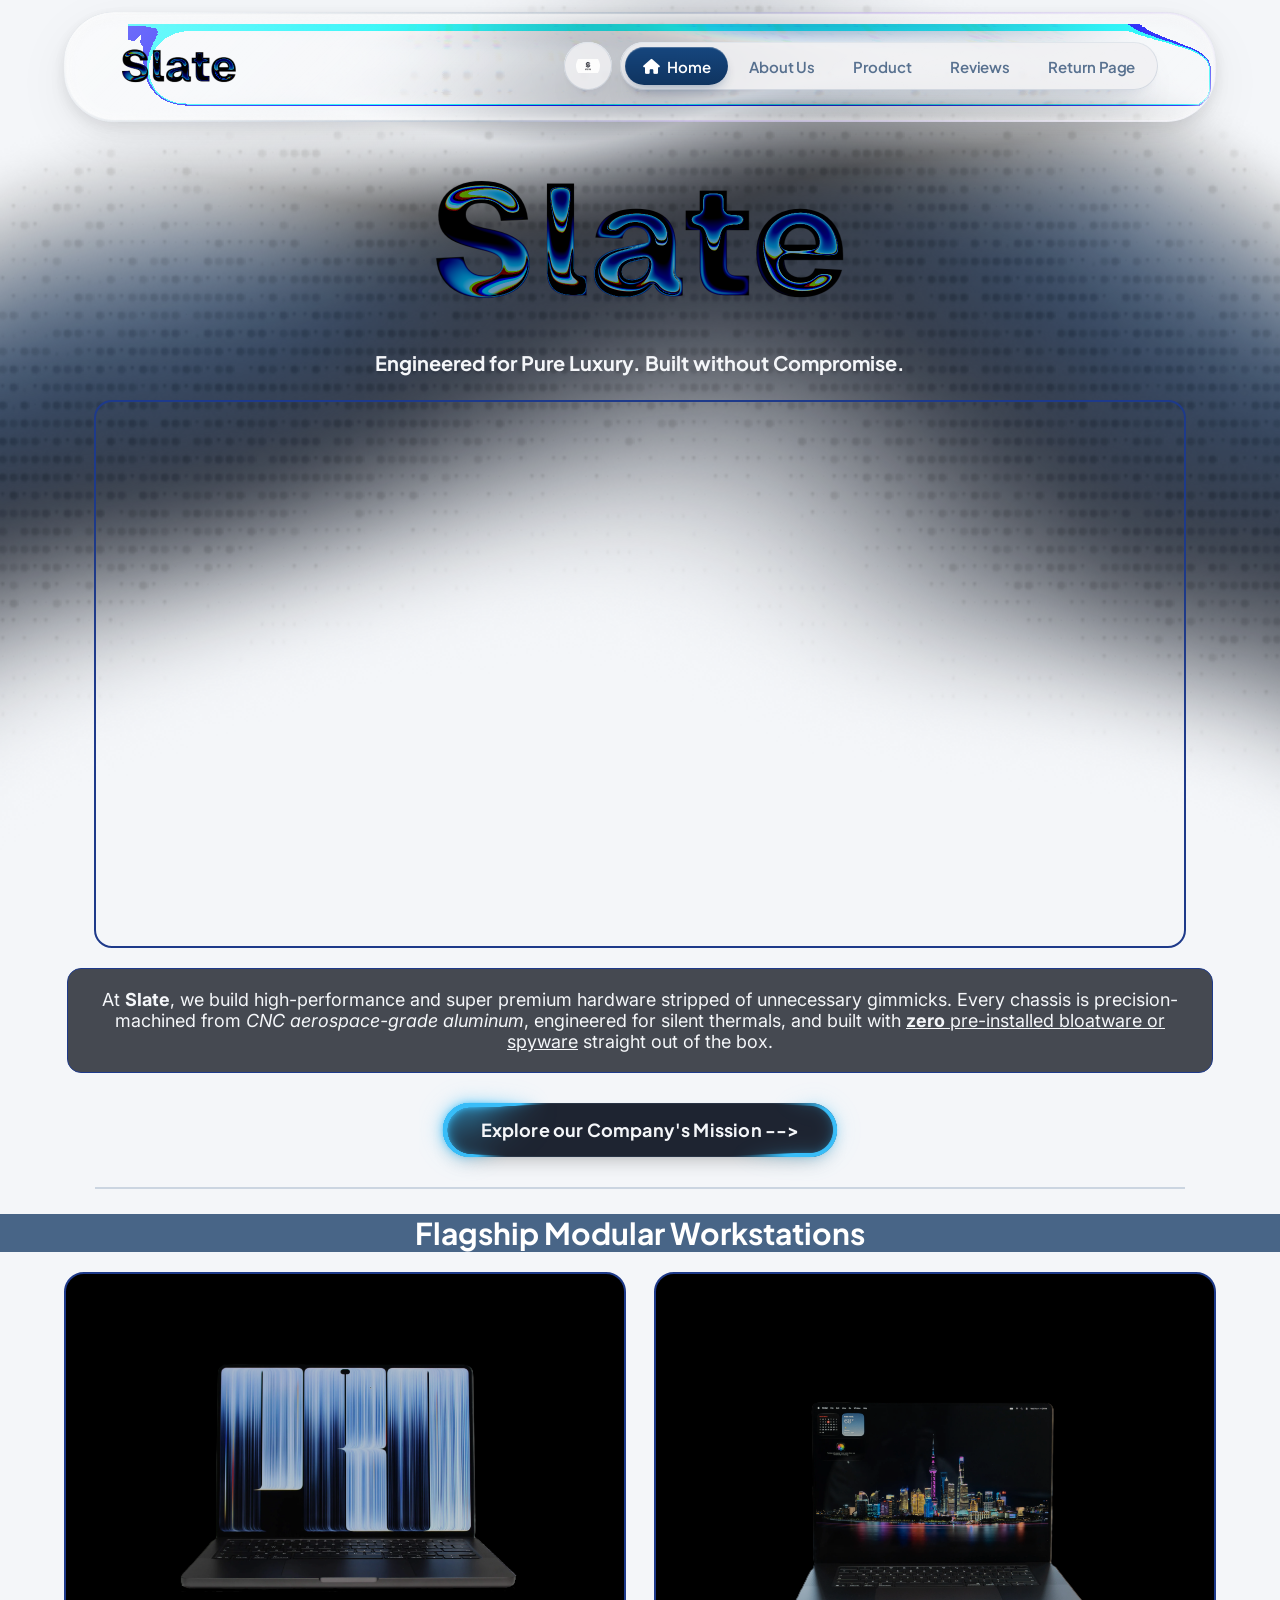
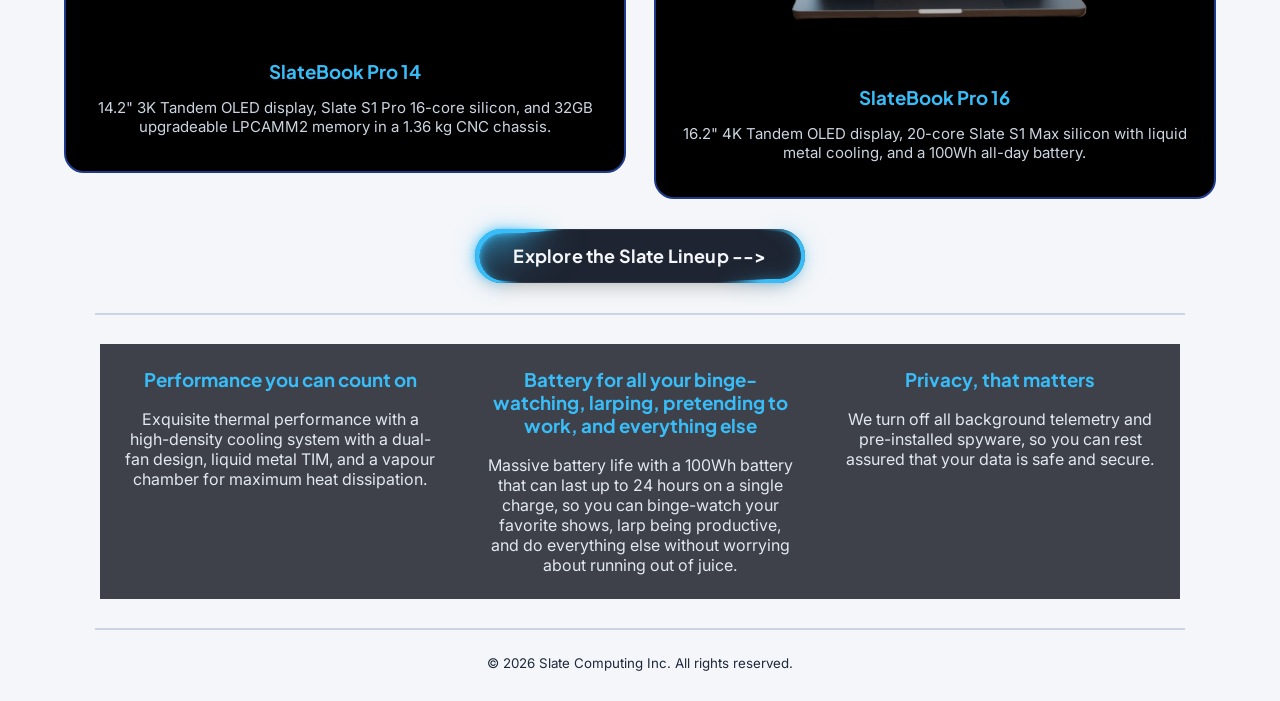
==== index.html @ 4267cbc7 "Website Code This is the code for the website." ====
<html>
    <head>
        <title>Homepage</title>
        <!-- Google Fonts: Geist, Inter, and Plus Jakarta Sans -->
        <link href="https://fonts.googleapis.com/css2?family=Geist:wght@100..900&family=Inter:ital,opsz,wght@0,14..32,100..900;1,14..32,100..900&family=Plus+Jakarta+Sans:ital,wght@0,200..800;1,200..800&display=swap" rel="stylesheet">
        <!-- Font Awesome Icons -->
        <link rel="stylesheet" href="https://cdnjs.cloudflare.com/ajax/libs/font-awesome/6.4.2/css/all.min.css">
        <!-- External CSS Stylesheet -->
        <link rel="stylesheet" type="text/css" href="website_style.css">
    </head>
    <body>
        <!-- Persistent GlassSurface Top Navigation Bar -->
        <div id="slate-glass-navbar" class="navbar">
            <!-- Left Side: Metallic Paint Logo -->
            <a href="Homepage.html" class="logo-link">
                <div id="slate-metallic-logo" class="metallic-logo"></div>
            </a>
            <!-- Right Side: React Bits PillNav Component -->
            <div id="slate-pill-nav" class="pill-nav-wrapper"></div>
        </div>
        <!-- Main MetallicPaint Text Logo & Slogan -->
        <div id="slate-metallic-title" class="metallic-title"></div>
        <h3 class="subtitle">Engineered for Pure Luxury. Built without Compromise.</h3>
        <!-- Main Laptop Video -->
        <video src="Slatebook Pro 16 Video.mp4" autoplay muted loop playsinline class="entry-video"></video>
        <!-- Brand Overview Paragraph -->
        <p class="overview-text">
            At <b>Slate</b>, we build high-performance and super premium hardware stripped of unnecessary gimmicks. 
            Every chassis is precision-machined from <i>CNC aerospace-grade aluminum</i>, engineered for silent thermals, 
            and built with <u><strong>zero</strong> pre-installed bloatware or spyware</u> straight out of the box.
        </p>
        <!-- Call to Action Button 2: Centered DodgeField Mission Button -->
        <div class="button-box">
            <a href="About Us.html" class="cta-btn">
                <b id="mission-dodge-text">Explore our Company's Mission --></b>
            </a>
        </div>
        <hr>
        <!-- New Lineup Preview Section -->
        <h2 class="section-heading">Flagship Modular Workstations</h2>
        <div class="lineup-container">
            <div class="lineup-card-left">
                <img src="Slatebook Pro 14 (1).png" alt="SlateBook Pro 14" class="lineup-img">
                <h3>SlateBook Pro 14</h3>
                <p>
                    14.2" 3K Tandem OLED display, Slate S1 Pro 16-core silicon, and 32GB upgradeable LPCAMM2 memory in a 1.36 kg CNC chassis.
                </p>
            </div>
            <div class="lineup-card-right">
                <br><br><br>
                <img src="Slatebook Pro 16 (1).png" alt="SlateBook Pro 16" class="lineup-img">
                <br><br>
                <h3>SlateBook Pro 16</h3>
                <p>
                    16.2" 4K Tandem OLED display, 20-core Slate S1 Max silicon with liquid metal cooling, and a 100Wh all-day battery.
                </p>
            </div>
        </div>
        <!-- Call to Action Button 1 -->
        <div class="button-box">
            <a href="Product.html" class="cta-btn">
                <b>Explore the Slate Lineup --></b>
            </a>
        </div>
        <hr>
        <!-- Feature Highlights Table -->
        <table class="features-table">
            <tr>
                <td class="feature-card">
                    <h3><i class="microchip"></i> Performance you can count on</h3>
                    <p>
                        Exquisite thermal performance with a high-density cooling system with a dual-fan design, liquid metal TIM, and a vapour chamber for maximum heat dissipation.
                    </p>
                </td>
                <td class="feature-card">
                    <h3><i class="battery-full"></i> Battery for all your binge-watching, larping, pretending to work, and everything else</h3>
                    <p>
                        Massive battery life with a 100Wh battery that can last up to 24 hours on a single charge, so you can binge-watch your favorite shows, larp being productive, and do everything else without worrying about running out of juice.
                    </p>
                </td>
                <td class="feature-card">
                    <h3><i class="shield"></i> Privacy, that matters</h3>
                    <p>
                        We turn off all background telemetry and pre-installed spyware, so you can rest assured that your data is safe and secure.
                    </p>
                </td>
            </tr>
        </table>
        <!-- Footer -->
        <hr>
        <p class="footer-text">
            <small>&copy; 2026 Slate Computing Inc. All rights reserved.</small>
        </p>
        <!-- React Bits JavaScript Files -->
        <script src="gradient-ascii.js"></script>
        <script src="glass-surface.js"></script>
        <script src="metallic-paint.js"></script>
        <script src="pill-nav.js"></script>
        <script src="specular-button.js"></script>
    </body>
</html>
---- website_style.css ----
/*
Page Background and Default Font
 */
body {
    background-color: #f4f6f9;
    font-family: "Inter", Arial, sans-serif;
    color: #000000;
    margin: 0px;
}

/*
Headings Font and Color
 */
h1, h2, h3 {
    font-family: "Plus Jakarta Sans", Verdana, sans-serif;
    color: #0f3460;
    text-align: center;
}

.page-title {
    color: #ffffff;
    background-color: rgba(15, 52, 96, 0.75);
    padding: 20px 0px;
    font-size: 38px;
    margin-top: 25px;
    margin-bottom: 10px;
}

/*
Centered MetallicPaint Text Title
 */
.metallic-title {
    position: relative;
    width: 100%;
    height: 220px;
    margin: 0px auto;
}

.subtitle {
    color: #f4f6f9;
    font-size: 20px;
    margin-top: 0px;
    margin-bottom: 25px;
}

.section-heading {
    color: #ffffff;
    background-color: rgba(15, 52, 96, 0.75);
    font-size: 30px;
    margin-top: 10px;
    margin-bottom: 20px;
}

/*
Horizontal Divider Line
 */
hr {
    width: 85%;
    margin: 25px auto;
    border: 1px solid #cbd5e1;
}

/*
Persistent GlassSurface Top Bar
 */
.navbar {
    width: 90%;
    height: 110px;
    margin: 10px auto;
    border-radius: 50px;
    position: sticky;
    top: 10px;
    z-index: 100;
}

/*
Metallic Paint Logo on Left of Navbar
 */
.logo-link {
    float: left;
    margin-left: 3%;
}

.metallic-logo {
    position: relative;
    width: 160px;
    height: 96px;
    overflow: hidden;
    transform: translate(0px, 6px);
}

/*
PillNav Container on Right of Navbar
 */
.pill-nav-wrapper {
    float: right;
    margin-right: 5%;
    margin-top: 24px;
    transform: translate(0px, 6px);
}

/*
Centered Hero Laptop Video
 */
.entry-video {
    display: block;
    margin-left: auto;
    margin-right: auto;
    width: 85%;
    border-radius: 18px;
    border: 2px solid #1e3a8a;
    filter: brightness(100%);
}

.entry-video:hover {
    filter: brightness(125%);
    transform: scale(1.05, 1.05);
}

/*
Call to Action Buttons
 */
.button-box {
    text-align: center;
    margin: 30px auto;
}

.cta-btn {
    position: relative;
    display: inline-block;
    background-color: rgba(11, 15, 25, 0.92);
    color: #f4f6f9;
    font-family: "Plus Jakarta Sans", Verdana, sans-serif;
    font-size: 18px;
    text-decoration: none;
    padding: 18px 38px;
    border-radius: 40px;
}

.cta-btn:hover {
    transform: scale(1.05, 1.05);
}

/*
Brand Overview Paragraph with Dark Glass Backing for Readability
 */
.overview-text {
    width: 85%;
    margin: 20px auto;
    padding: 20px 28px;
    background-color: rgba(11, 15, 25, 0.75);
    border: 1px solid #1e3a8a;
    border-radius: 14px;
    text-align: center;
    font-size: 18px;
    color: #f4f6f9;
}

/*
Two-Column Laptop Showcase using Float Left & Float Right
 */
.lineup-container {
    width: 90%;
    margin: 20px auto;
    overflow: auto;
}

.lineup-card-left {
    float: left;
    width: 45%;
    background-color: #000000;
    border: 2px solid #1e3a8a;
    padding: 20px;
    border-radius: 20px;
    text-align: center;
}

.lineup-card-right {
    float: right;
    width: 45%;
    background-color: #000000;
    border: 2px solid #1e3a8a;
    padding: 20px;
    border-radius: 20px;
    text-align: center;
}

.lineup-card-left h3,
.lineup-card-right h3 {
    color: #38bdf8;
    margin-top: 20px;
    margin-bottom: 10px;
}

.lineup-card-left p,
.lineup-card-right p {
    color: #cbd5e1;
    font-size: 15px;
}

.lineup-img {
    width: 100%;
    height: auto;
    border-radius: 20px;
    filter: brightness(80%);
}

.lineup-img:hover {
    filter: brightness(100%);
    transform: scale(1.05, 1.05);
}

/*
Feature Highlights & Press Grid Table
 */
.features-table {
    width: 85%;
    margin: 20px auto;
    border-collapse: collapse;
}

.feature-card {
    width: 30%;
    background-color: rgba(11, 15, 25, 0.78);
    border: 8px solid transparent;
    padding: 20px;
    text-align: center;
    vertical-align: top;
}

.feature-card h3 {
    color: #38bdf8;
}

.feature-card p {
    font-size: 16px;
    color: #e2e8f0;
}

.feature-card:hover {
    background-color: rgba(15, 52, 96, 0.88);
    transform: translate(0px, -4px);
}

.feature-img {
    width: 100%;
    border-radius: 20px;
    margin-bottom: 10px;
    filter: brightness(80%);
}

.feature-img:hover {
    filter: brightness(100%);
    transform: scale(1.05, 1.05);
}

/*
Technical Specifications & Benchmarks Data Tables
 */
.data-table {
    width: 85%;
    margin: 20px auto;
    border-collapse: collapse;
    background-color: rgba(11, 15, 25, 0.85);
    color: #f4f6f9;
}

.data-table th,
.data-table td {
    border: 1px solid #1e3a8a;
    padding: 14px;
    vertical-align: middle;
}

.data-table th {
    background-color: rgba(15, 52, 96, 0.92);
    color: #38bdf8;
    font-family: "Plus Jakarta Sans", Verdana, sans-serif;
    font-size: 18px;
}

.data-table tr:hover {
    background-color: rgba(30, 58, 138, 0.50);
}

.left-cell {
    text-align: left;
}

.center-cell {
    text-align: center;
}

.spec-table-img {
    width: 90%;
    max-width: 320px;
    border-radius: 20px;
    filter: brightness(80%);
}

.spec-table-img:hover {
    filter: brightness(100%);
    transform: scale(1.05, 1.05);
}

/*
About Us Page Layout Table & Elements
 */
.about-table {
    width: 85%;
    margin: 20px auto;
    background-color: rgba(11, 15, 25, 0.80);
    border: 1px solid #1e3a8a;
    border-radius: 14px;
    padding: 20px;
}

.about-text-cell {
    width: 55%;
    padding: 15px;
    vertical-align: top;
    color: #e2e8f0;
    font-size: 18px;
}

.about-text-cell h2 {
    color: #38bdf8;
    text-align: left;
}

.about-img-cell {
    width: 45%;
    padding: 15px;
    text-align: center;
    vertical-align: top;
}

.teardown-img {
    width: 100%;
    border-radius: 20px;
    border: 1px solid #1e3a8a;
    filter: brightness(80%);
}

.teardown-img:hover {
    filter: brightness(100%);
    transform: scale(1.05, 1.05);
}

.img-caption {
    color: #94a3b8;
    font-size: 14px;
}

.inline-link:link,
.inline-link:visited {
    color: #38bdf8;
    text-decoration: underline;
}

.inline-link:hover {
    color: #ad6dff;
}

.founder-quote {
    background-color: rgba(15, 52, 96, 0.55);
    border-left: 4px solid #38bdf8;
    padding: 15px 20px;
    border-radius: 8px;
    color: #f4f6f9;
    font-size: 17px;
}

.map-box {
    text-align: center;
    margin: 20px auto;
}

.map-frame {
    border: 2px solid #1e3a8a;
    border-radius: 14px;
}

/*
Reviews Page Score Banner & Field Reports
 */
.score-banner-table {
    width: 85%;
    margin: 20px auto;
    background-color: rgba(11, 15, 25, 0.85);
    border: 1px solid #1e3a8a;
    border-radius: 14px;
    padding: 15px;
}

.score-cell {
    width: 25%;
    text-align: center;
    padding: 15px;
}

.score-number {
    font-size: 40px;
    color: #ffffff;
}

.star-rating {
    color: #f59e0b;
    font-size: 20px;
}

.ifixit-badge {
    color: #22c55e;
    font-size: 18px;
}

.score-title {
    color: #38bdf8;
    font-size: 18px;
}

.muted-label {
    color: #94a3b8;
    font-size: 16px;
}

.reports-table {
    width: 85%;
    margin: 20px auto;
    border-collapse: collapse;
}

.report-row {
    background-color: rgba(11, 15, 25, 0.80);
    border: 1px solid #1e3a8a;
}

.report-row:hover {
    background-color: rgba(15, 52, 96, 0.88);
}

.report-author-cell {
    width: 25%;
    text-align: center;
    padding: 20px;
    border: 1px solid #1e3a8a;
}

.report-quote-cell {
    width: 75%;
    padding: 20px;
    font-size: 18px;
    color: #e2e8f0;
    border: 1px solid #1e3a8a;
}

.verified-pill {
    background-color: #0f3460;
    color: #f4f6f9;
    padding: 5px 10px;
    border-radius: 10px;
}

/*
Return Page Lists & RMA Form Styling
 */
.return-wrapper-table {
    width: 80%;
    margin: 20px auto;
    background-color: rgba(11, 15, 25, 0.80);
    border: 1px solid #1e3a8a;
    border-radius: 15px;
    padding: 25px;
    color: #e2e8f0;
    font-size: 18px;
}

.return-wrapper-table h2,
.return-wrapper-table h3 {
    color: #38bdf8;
}

.return-steps-list {
    background-color: rgba(15, 52, 96, 0.45);
    padding: 20px 40px;
    border-radius: 10px;
    border: 1px solid #1e3a8a;
}

.return-steps-list li {
    margin-bottom: 10px;
    color: #f4f6f9;
}

.rma-fieldset {
    border: 1px solid #38bdf8;
    border-radius: 20px;
    padding: 20px;
    background-color: rgba(15, 23, 42, 0.90);
}

.rma-legend {
    font-size: 18px;
    color: #38bdf8;
    padding: 0px 10px;
}

.rma-form-table {
    width: 100%;
    border-collapse: collapse;
    color: #e2e8f0;
    font-size: 16px;
}

.form-label-cell {
    width: 30%;
    text-align: right;
    padding: 10px;
    vertical-align: top;
}

.form-input-cell {
    width: 70%;
    padding: 10px;
}

.required-star {
    color: #ef4444;
}

input[type=text].form-input,
.form-select,
.form-textarea {
    width: 88%;
    padding: 10px 14px;
    margin: 4px 0px;
    box-sizing: border-box;
    border: 1px solid #38bdf8;
    border-radius: 10px;
    background-color: #0b0f19;
    color: #ffffff;
    font-family: "Inter", Arial, sans-serif;
    font-size: 16px;
}

.reset-btn {
    background-color: #1e293b;
    color: #e2e8f0;
    padding: 16px 26px;
    font-family: "Plus Jakarta Sans", Verdana, sans-serif;
    font-size: 16px;
    border: 1px solid #475569;
    border-radius: 40px;
    margin-left: 12px;
}

.reset-btn:hover {
    background-color: #334155;
    transform: scale(1.05, 1.05);
}

/*
404 Error Page Image & Text
 */
.error-img {
    display: block;
    margin-left: auto;
    margin-right: auto;
    width: 480px;
    border-radius: 20px;
    border: 2px solid #1e3a8a;
}

.error-text {
    max-width: 600px;
}

/*
Footer Text
 */
.footer-text {
    text-align: center;
    color: #1e293b;
    margin-bottom: 30px;
}
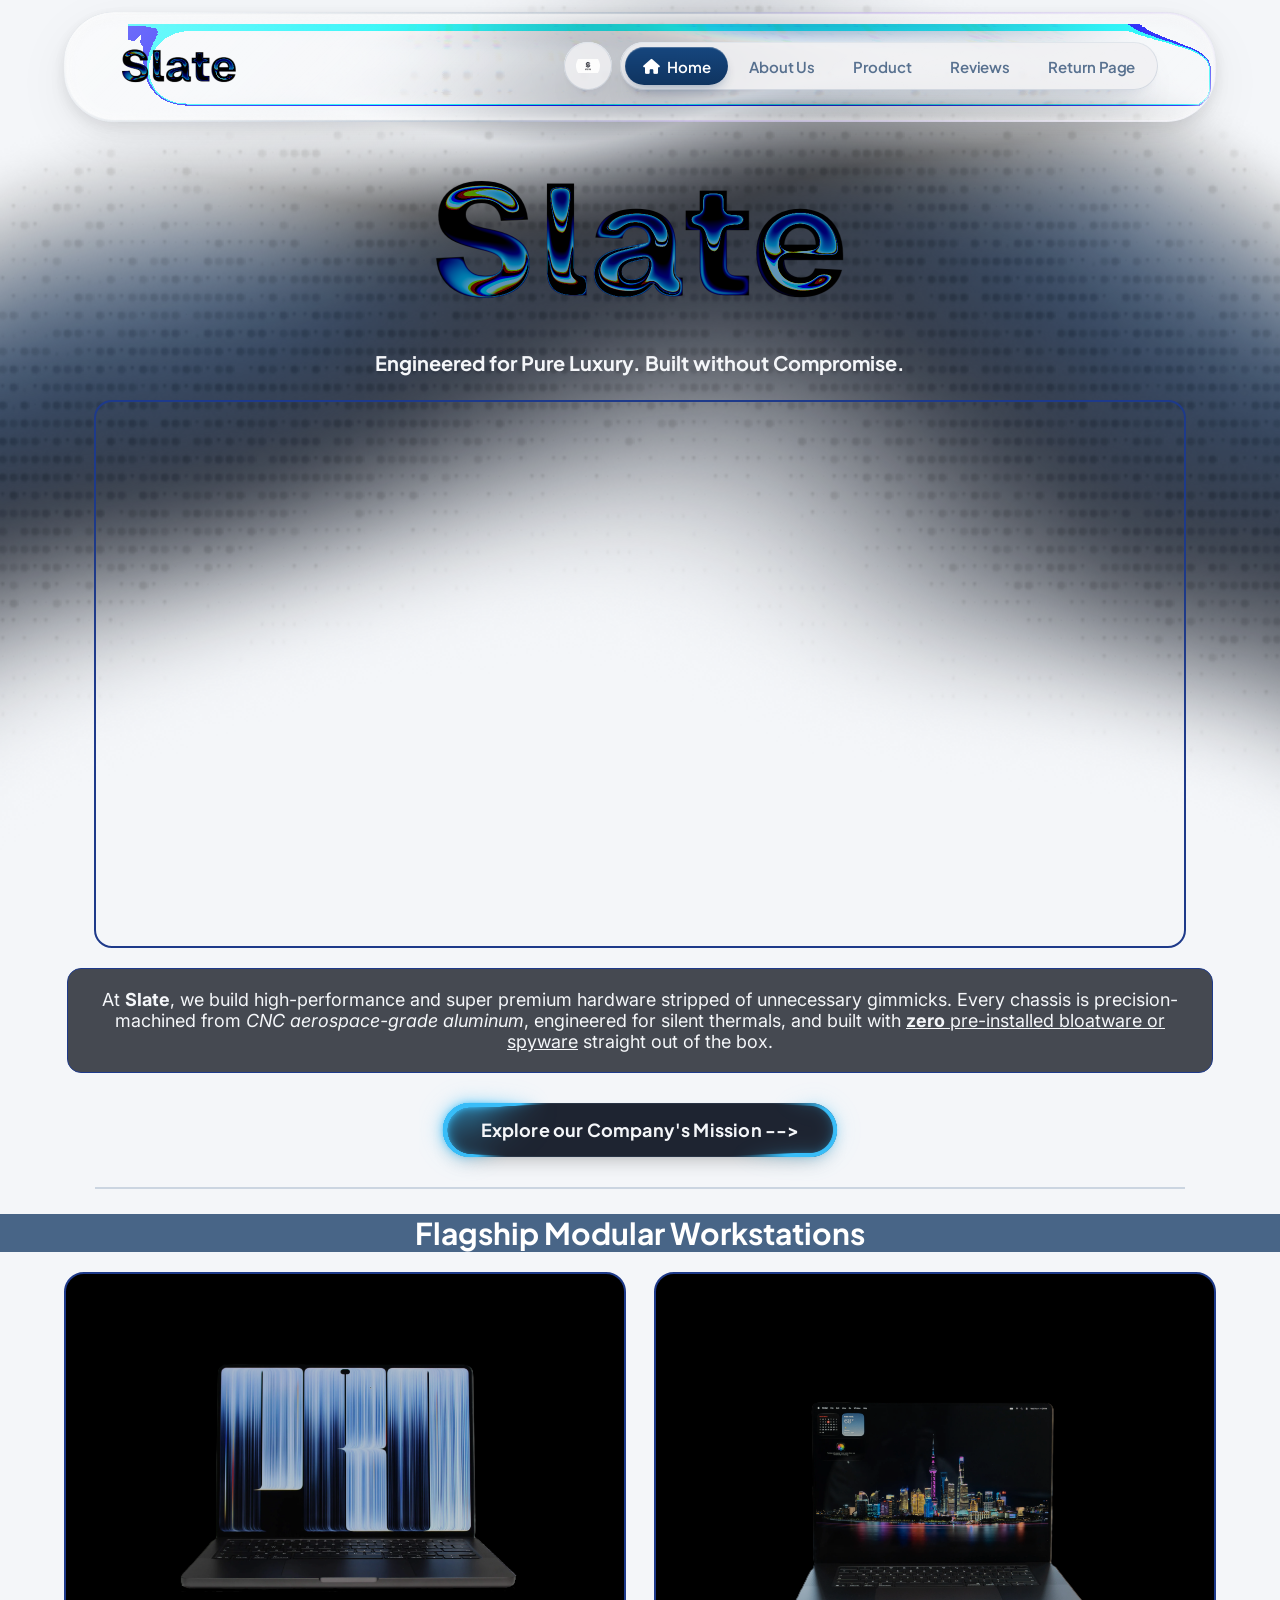
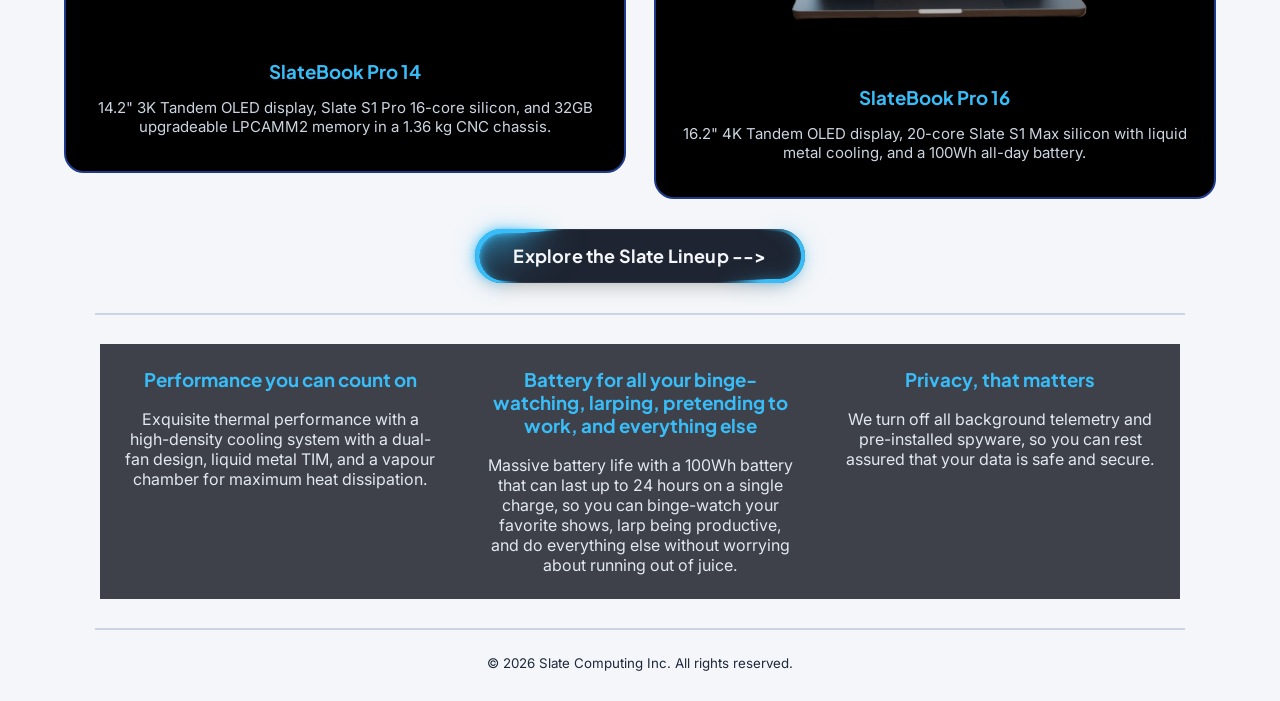
==== commit 1ab61105: "Website Code This is the code for the website." ====
--- a/index.html
+++ b/index.html
@@ -12,7 +12,7 @@
         <!-- Persistent GlassSurface Top Navigation Bar -->
         <div id="slate-glass-navbar" class="navbar">
             <!-- Left Side: Metallic Paint Logo -->
-            <a href="Homepage.html" class="logo-link">
+            <a href="index.html" class="logo-link">
                 <div id="slate-metallic-logo" class="metallic-logo"></div>
             </a>
             <!-- Right Side: React Bits PillNav Component -->
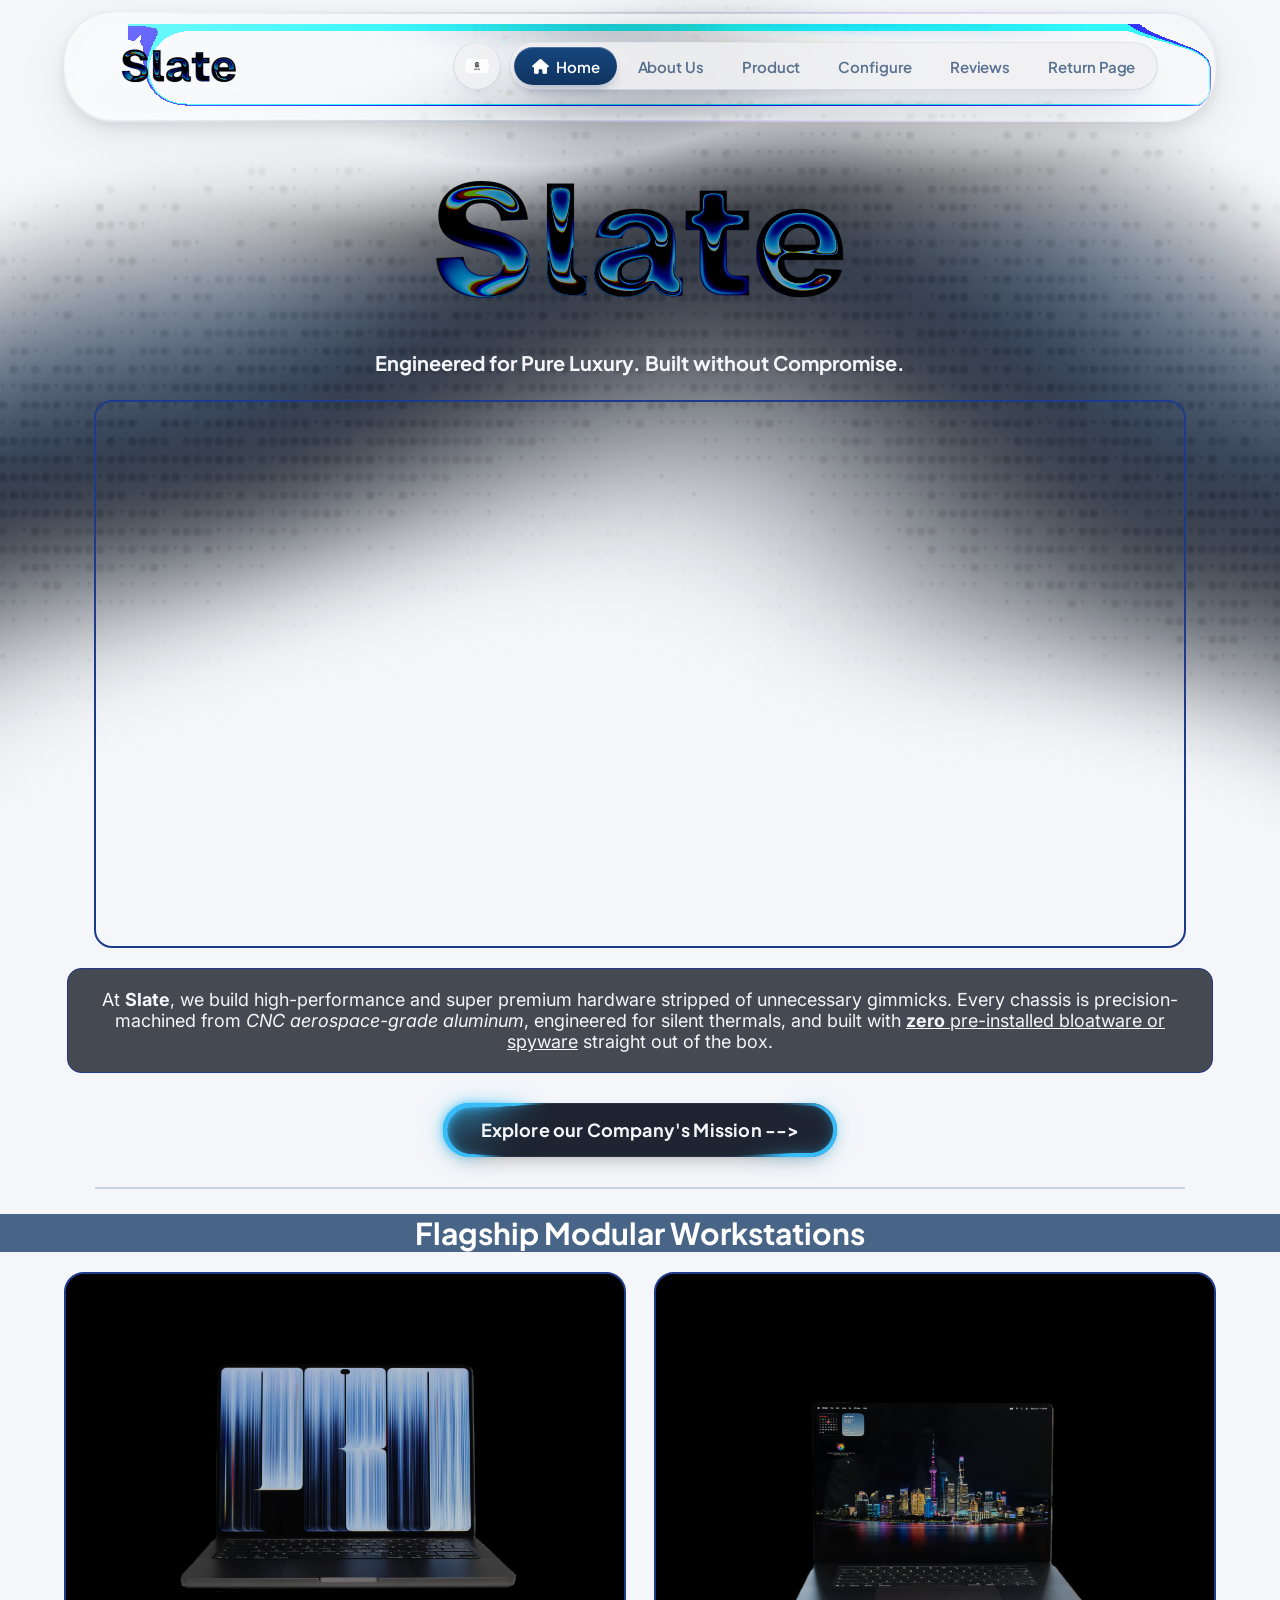
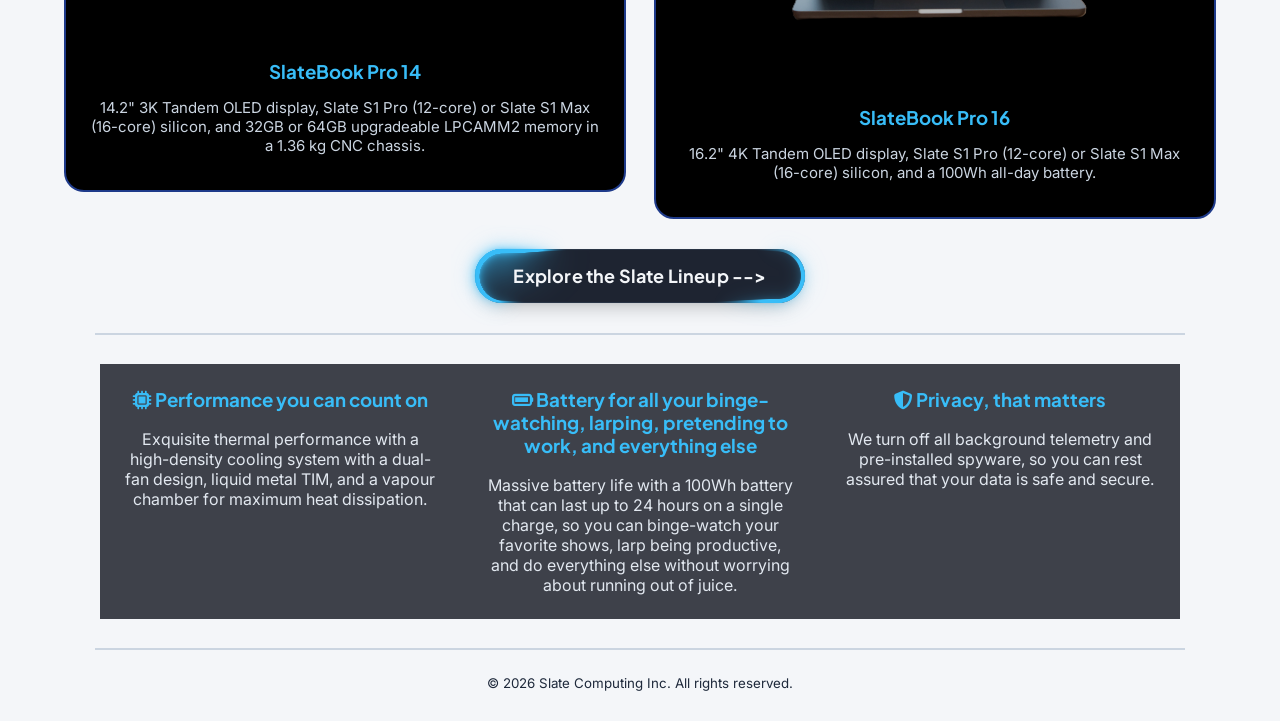
==== commit d11a9cba: "Added some information and made the CSS styles separate" ====
--- a/index.html
+++ b/index.html
@@ -6,7 +6,7 @@
         <!-- Font Awesome Icons -->
         <link rel="stylesheet" href="https://cdnjs.cloudflare.com/ajax/libs/font-awesome/6.4.2/css/all.min.css">
         <!-- External CSS Stylesheet -->
-        <link rel="stylesheet" type="text/css" href="website_style.css">
+        <link rel="stylesheet" type="text/css" href="index.css">
     </head>
     <body>
         <!-- Persistent GlassSurface Top Navigation Bar -->
@@ -43,16 +43,16 @@
                 <img src="Slatebook Pro 14 (1).png" alt="SlateBook Pro 14" class="lineup-img">
                 <h3>SlateBook Pro 14</h3>
                 <p>
-                    14.2" 3K Tandem OLED display, Slate S1 Pro 16-core silicon, and 32GB upgradeable LPCAMM2 memory in a 1.36 kg CNC chassis.
+                    14.2" 3K Tandem OLED display, Slate S1 Pro (12-core) or Slate S1 Max (16-core) silicon, and 32GB or 64GB upgradeable LPCAMM2 memory in a 1.36 kg CNC chassis.
                 </p>
             </div>
             <div class="lineup-card-right">
                 <br><br><br>
                 <img src="Slatebook Pro 16 (1).png" alt="SlateBook Pro 16" class="lineup-img">
-                <br><br>
+                <br><br><br>
                 <h3>SlateBook Pro 16</h3>
                 <p>
-                    16.2" 4K Tandem OLED display, 20-core Slate S1 Max silicon with liquid metal cooling, and a 100Wh all-day battery.
+                    16.2" 4K Tandem OLED display, Slate S1 Pro (12-core) or Slate S1 Max (16-core) silicon, and a 100Wh all-day battery.
                 </p>
             </div>
         </div>
@@ -67,19 +67,19 @@
         <table class="features-table">
             <tr>
                 <td class="feature-card">
-                    <h3><i class="microchip"></i> Performance you can count on</h3>
+                    <h3><i class="fa fa-microchip"></i> Performance you can count on</h3>
                     <p>
                         Exquisite thermal performance with a high-density cooling system with a dual-fan design, liquid metal TIM, and a vapour chamber for maximum heat dissipation.
                     </p>
                 </td>
                 <td class="feature-card">
-                    <h3><i class="battery-full"></i> Battery for all your binge-watching, larping, pretending to work, and everything else</h3>
+                    <h3><i class="fa fa-battery-full"></i> Battery for all your binge-watching, larping, pretending to work, and everything else</h3>
                     <p>
                         Massive battery life with a 100Wh battery that can last up to 24 hours on a single charge, so you can binge-watch your favorite shows, larp being productive, and do everything else without worrying about running out of juice.
                     </p>
                 </td>
                 <td class="feature-card">
-                    <h3><i class="shield"></i> Privacy, that matters</h3>
+                    <h3><i class="fa fa-shield-halved"></i> Privacy, that matters</h3>
                     <p>
                         We turn off all background telemetry and pre-installed spyware, so you can rest assured that your data is safe and secure.
                     </p>
--- a/index.css
+++ b/index.css
@@ -0,0 +1,243 @@
+/*
+Page Background and Default Font
+ */
+body {
+    background-color: #f4f6f9;
+    font-family: "Inter", Arial, sans-serif;
+    color: #000000;
+    margin: 0px;
+}
+
+/*
+Headings Font and Color
+ */
+h1, h2, h3 {
+    font-family: "Plus Jakarta Sans", Verdana, sans-serif;
+    color: #0f3460;
+    text-align: center;
+}
+
+/*
+Centered MetallicPaint Text Title
+ */
+.metallic-title {
+    position: relative;
+    width: 100%;
+    height: 220px;
+    margin: 0px auto;
+}
+
+.subtitle {
+    color: #f4f6f9;
+    font-size: 20px;
+    margin-top: 0px;
+    margin-bottom: 25px;
+}
+
+.section-heading {
+    color: #ffffff;
+    background-color: rgba(15, 52, 96, 0.75);
+    font-size: 30px;
+    margin-top: 10px;
+    margin-bottom: 20px;
+}
+
+/*
+Horizontal Divider Line
+ */
+hr {
+    width: 85%;
+    margin: 25px auto;
+    border: 1px solid #cbd5e1;
+}
+
+/*
+Persistent GlassSurface Top Bar
+ */
+.navbar {
+    width: 90%;
+    height: 110px;
+    margin: 10px auto;
+    border-radius: 50px;
+    position: sticky;
+    top: 10px;
+    z-index: 100;
+}
+
+/*
+Metallic Paint Logo on Left of Navbar
+ */
+.logo-link {
+    float: left;
+    margin-left: 3%;
+}
+
+.metallic-logo {
+    position: relative;
+    width: 160px;
+    height: 96px;
+    overflow: hidden;
+    transform: translate(0px, 6px);
+}
+
+/*
+PillNav Container on Right of Navbar
+ */
+.pill-nav-wrapper {
+    float: right;
+    margin-right: 5%;
+    margin-top: 24px;
+    transform: translate(0px, 6px);
+}
+
+/*
+Centered Hero Laptop Video
+ */
+.entry-video {
+    display: block;
+    margin-left: auto;
+    margin-right: auto;
+    width: 85%;
+    border-radius: 18px;
+    border: 2px solid #1e3a8a;
+    filter: brightness(100%);
+}
+
+.entry-video:hover {
+    filter: brightness(125%);
+    transform: scale(1.05, 1.05);
+}
+
+/*
+Call to Action Buttons
+ */
+.button-box {
+    text-align: center;
+    margin: 30px auto;
+}
+
+.cta-btn {
+    position: relative;
+    display: inline-block;
+    background-color: rgba(11, 15, 25, 0.92);
+    color: #f4f6f9;
+    font-family: "Plus Jakarta Sans", Verdana, sans-serif;
+    font-size: 18px;
+    text-decoration: none;
+    padding: 18px 38px;
+    border-radius: 40px;
+}
+
+.cta-btn:hover {
+    transform: scale(1.05, 1.05);
+}
+
+/*
+Brand Overview Paragraph with Dark Glass Backing for Readability
+ */
+.overview-text {
+    width: 85%;
+    margin: 20px auto;
+    padding: 20px 28px;
+    background-color: rgba(11, 15, 25, 0.75);
+    border: 1px solid #1e3a8a;
+    border-radius: 14px;
+    text-align: center;
+    font-size: 18px;
+    color: #f4f6f9;
+}
+
+/*
+Two-Column Laptop Showcase using Float Left & Float Right
+ */
+.lineup-container {
+    width: 90%;
+    margin: 20px auto;
+    overflow: auto;
+}
+
+.lineup-card-left {
+    float: left;
+    width: 45%;
+    background-color: #000000;
+    border: 2px solid #1e3a8a;
+    padding: 20px;
+    border-radius: 20px;
+    text-align: center;
+}
+
+.lineup-card-right {
+    float: right;
+    width: 45%;
+    background-color: #000000;
+    border: 2px solid #1e3a8a;
+    padding: 20px;
+    border-radius: 20px;
+    text-align: center;
+}
+
+.lineup-card-left h3,
+.lineup-card-right h3 {
+    color: #38bdf8;
+    margin-top: 20px;
+    margin-bottom: 10px;
+}
+
+.lineup-card-left p,
+.lineup-card-right p {
+    color: #cbd5e1;
+    font-size: 15px;
+}
+
+.lineup-img {
+    width: 100%;
+    height: auto;
+    border-radius: 20px;
+    filter: brightness(80%);
+}
+
+.lineup-img:hover {
+    filter: brightness(100%);
+    transform: scale(1.05, 1.05);
+}
+
+/*
+Feature Highlights Table
+ */
+.features-table {
+    width: 85%;
+    margin: 20px auto;
+    border-collapse: collapse;
+}
+
+.feature-card {
+    width: 30%;
+    background-color: rgba(11, 15, 25, 0.78);
+    border: 8px solid transparent;
+    padding: 20px;
+    text-align: center;
+    vertical-align: top;
+}
+
+.feature-card h3 {
+    color: #38bdf8;
+}
+
+.feature-card p {
+    font-size: 16px;
+    color: #e2e8f0;
+}
+
+.feature-card:hover {
+    background-color: rgba(15, 52, 96, 0.88);
+    transform: translate(0px, -4px);
+}
+
+/*
+Footer Text
+ */
+.footer-text {
+    text-align: center;
+    color: #1e293b;
+    margin-bottom: 30px;
+}
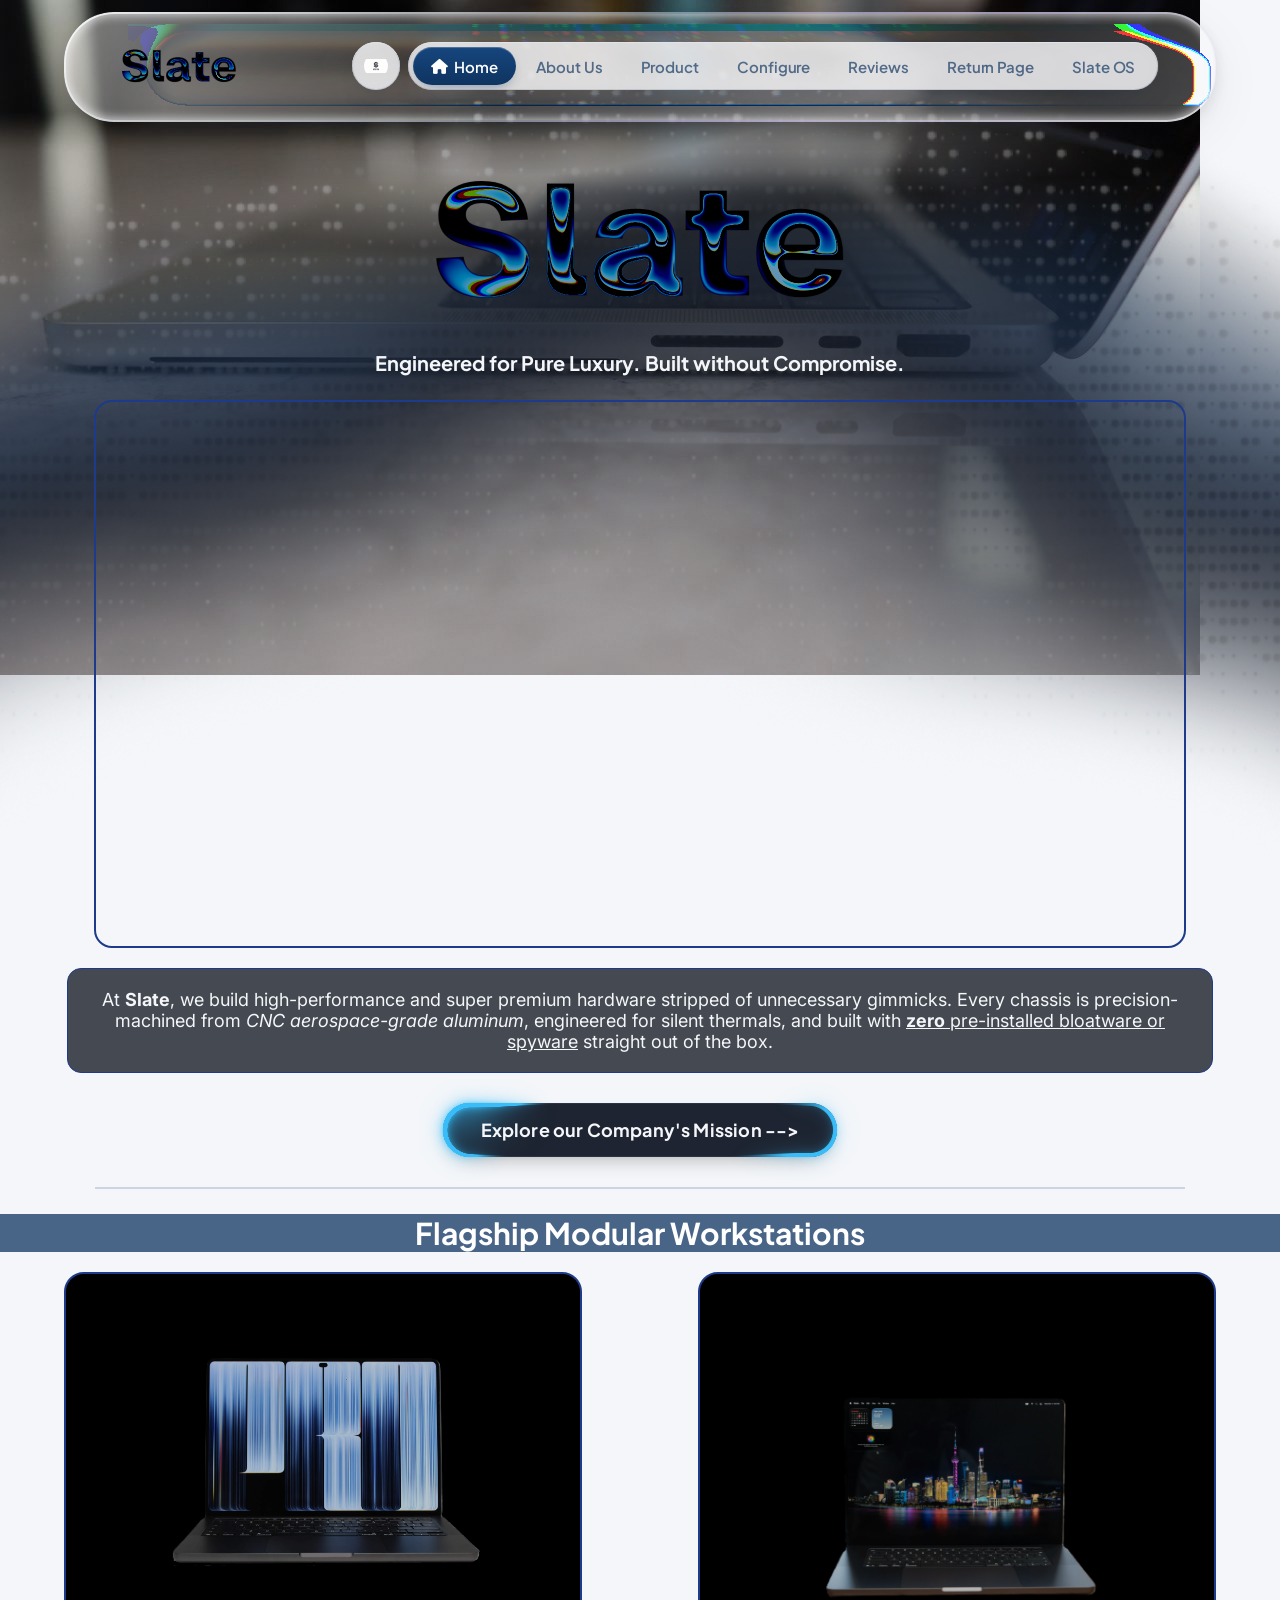
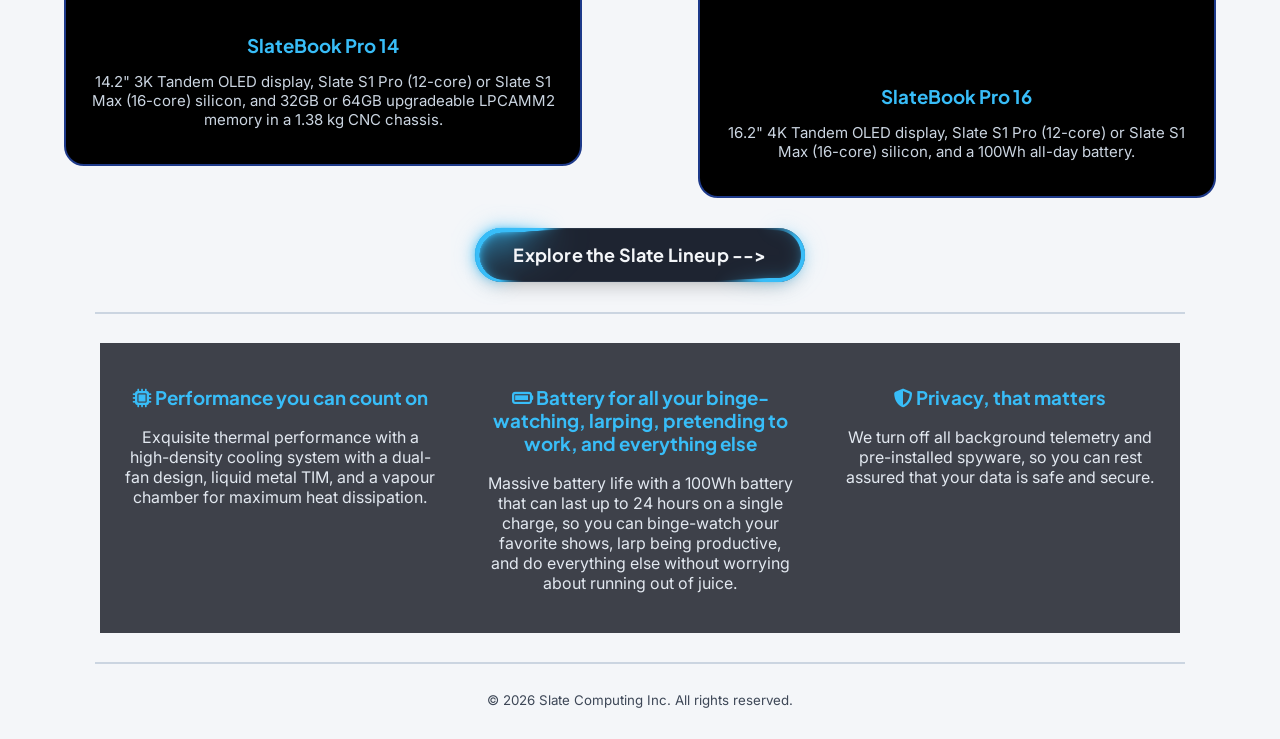
==== commit 22e15aca: "Website Final Code (Mobile Friendly UI Update)" ====
--- a/index.html
+++ b/index.html
@@ -1,5 +1,7 @@
-<html>
+<!DOCTYPE html>
     <head>
+        <meta charset="UTF-8">
+        <meta name="viewport" content="width=device-width, initial-scale=1.0">
         <title>Homepage</title>
         <!-- Google Fonts: Geist, Inter, and Plus Jakarta Sans -->
         <link href="https://fonts.googleapis.com/css2?family=Geist:wght@100..900&family=Inter:ital,opsz,wght@0,14..32,100..900;1,14..32,100..900&family=Plus+Jakarta+Sans:ital,wght@0,200..800;1,200..800&display=swap" rel="stylesheet">
@@ -29,10 +31,10 @@
             Every chassis is precision-machined from <i>CNC aerospace-grade aluminum</i>, engineered for silent thermals, 
             and built with <u><strong>zero</strong> pre-installed bloatware or spyware</u> straight out of the box.
         </p>
-        <!-- Call to Action Button 2: Centered DodgeField Mission Button -->
+        <!-- Call to Action Button: Company Mission -->
         <div class="button-box">
             <a href="About Us.html" class="cta-btn">
-                <b id="mission-dodge-text">Explore our Company's Mission --></b>
+                <b>Explore our Company's Mission --&gt;</b>
             </a>
         </div>
         <hr>
@@ -43,7 +45,7 @@
                 <img src="Slatebook Pro 14 (1).png" alt="SlateBook Pro 14" class="lineup-img">
                 <h3>SlateBook Pro 14</h3>
                 <p>
-                    14.2" 3K Tandem OLED display, Slate S1 Pro (12-core) or Slate S1 Max (16-core) silicon, and 32GB or 64GB upgradeable LPCAMM2 memory in a 1.36 kg CNC chassis.
+                    14.2" 3K Tandem OLED display, Slate S1 Pro (12-core) or Slate S1 Max (16-core) silicon, and 32GB or 64GB upgradeable LPCAMM2 memory in a 1.38 kg CNC chassis.
                 </p>
             </div>
             <div class="lineup-card-right">
@@ -56,10 +58,10 @@
                 </p>
             </div>
         </div>
-        <!-- Call to Action Button 1 -->
+        <!-- Call to Action Button: Slate Lineup -->
         <div class="button-box">
             <a href="Product.html" class="cta-btn">
-                <b>Explore the Slate Lineup --></b>
+                <b>Explore the Slate Lineup --&gt;</b>
             </a>
         </div>
         <hr>
@@ -88,7 +90,7 @@
         </table>
         <!-- Footer -->
         <hr>
-        <p class="footer-text">
+        <p id="slate-footer">
             <small>&copy; 2026 Slate Computing Inc. All rights reserved.</small>
         </p>
         <!-- React Bits JavaScript Files -->
--- a/index.css
+++ b/index.css
@@ -1,3 +1,13 @@
+/*
+Fallback Background Image behind Canvas
+ */
+html {
+    background-color: #0b0f19;
+    background-image: url("CNC Machined Aluminum.jpg");
+    background-repeat: no-repeat;
+    background-attachment: fixed;
+}
+
 /*
 Page Background and Default Font
  */
@@ -164,6 +174,7 @@
     padding: 20px;
     border-radius: 20px;
     text-align: center;
+    box-sizing: border-box;
 }
 
 .lineup-card-right {
@@ -174,6 +185,7 @@
     padding: 20px;
     border-radius: 20px;
     text-align: center;
+    box-sizing: border-box;
 }
 
 .lineup-card-left h3,
@@ -234,10 +246,99 @@
 }
 
 /*
-Footer Text
- */
-.footer-text {
+Footer Text (ID Selector & Opacity)
+ */
+#slate-footer {
     text-align: center;
     color: #1e293b;
     margin-bottom: 30px;
+    opacity: 0.85;
+}
+
+#slate-footer:hover {
+    opacity: 1.0;
+}
+
+/*
+Responsive Mobile View (Media Query)
+ */
+@media screen and (max-width: 768px) {
+    .navbar {
+        width: 96%;
+        height: auto;
+        border-radius: 24px;
+        padding-bottom: 10px;
+        overflow: auto;
+        position: relative;
+    }
+
+    .logo-link {
+        float: none;
+        display: block;
+        text-align: center;
+        margin-left: 0px;
+    }
+
+    .metallic-logo {
+        margin: 0px auto;
+    }
+
+    .pill-nav-wrapper {
+        float: none;
+        margin: 10px auto;
+        text-align: center;
+    }
+
+    .metallic-title {
+        height: 140px;
+    }
+
+    .subtitle {
+        font-size: 16px;
+        padding: 0px 15px;
+    }
+
+    .section-heading {
+        font-size: 22px;
+        padding: 12px 10px;
+    }
+
+    .entry-video {
+        width: 94%;
+    }
+
+    .overview-text {
+        width: 92%;
+        font-size: 16px;
+        padding: 15px;
+        box-sizing: border-box;
+    }
+
+    .lineup-container {
+        width: 94%;
+    }
+
+    .lineup-card-left,
+    .lineup-card-right {
+        float: none;
+        width: 100%;
+        margin: 15px auto;
+        box-sizing: border-box;
+    }
+
+    .features-table {
+        width: 94%;
+    }
+
+    .feature-card {
+        display: block;
+        width: 100%;
+        box-sizing: border-box;
+        margin-bottom: 15px;
+    }
+
+    .cta-btn {
+        font-size: 16px;
+        padding: 14px 26px;
+    }
 }
